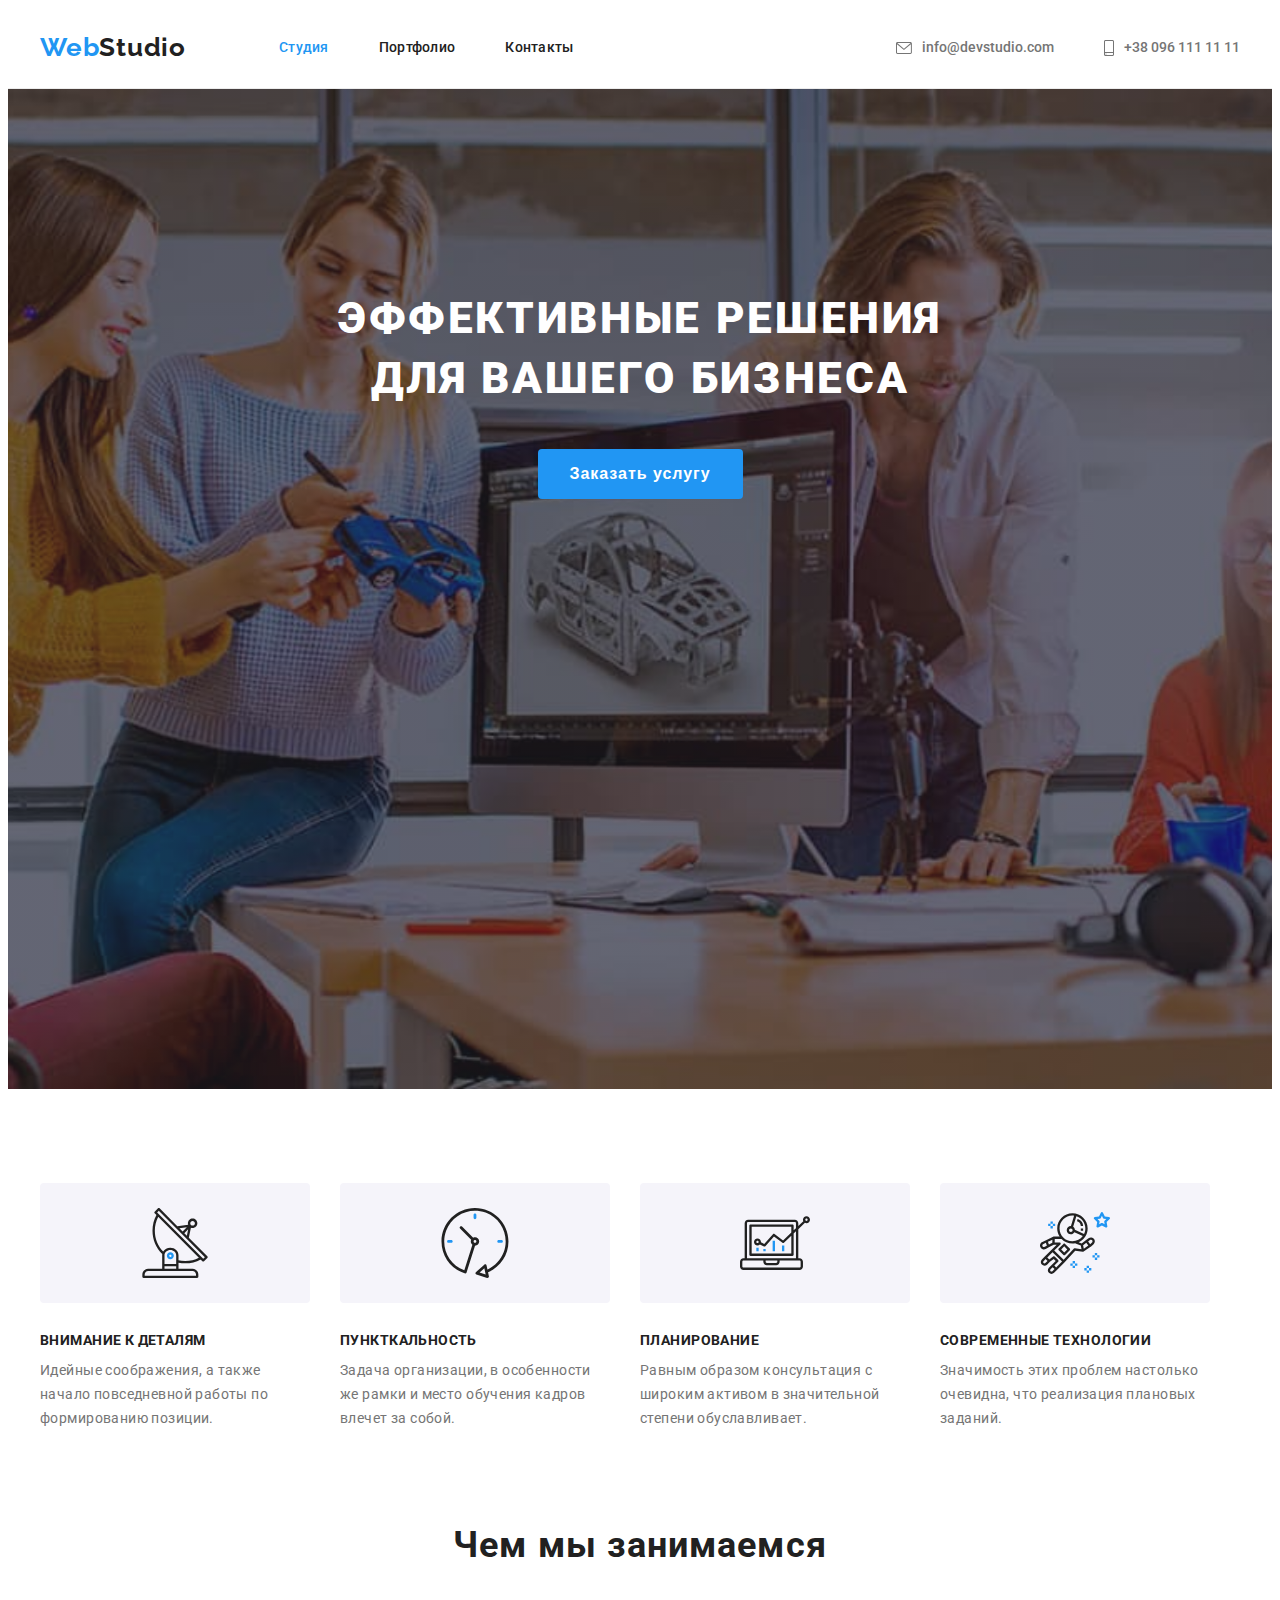
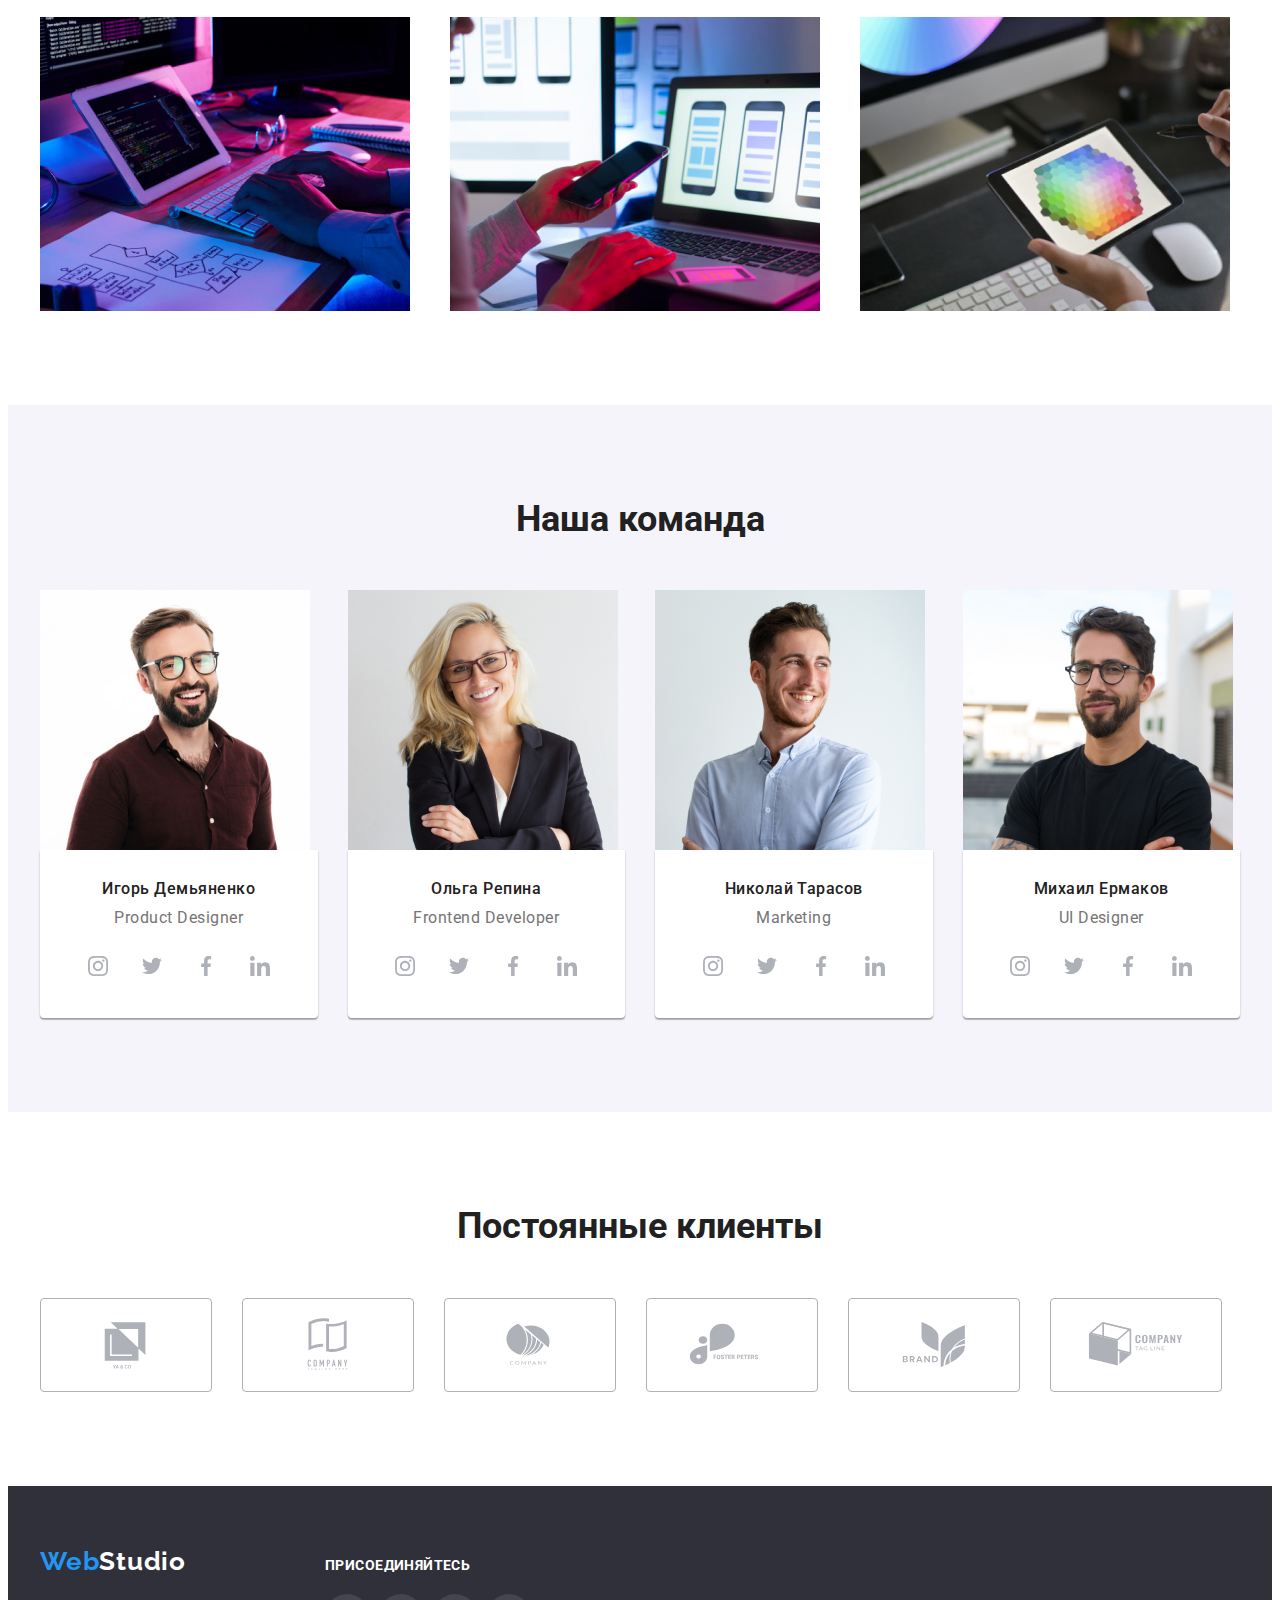
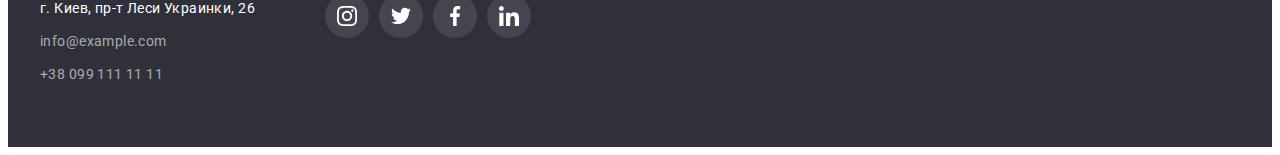
==== index.html @ d8a08584 "." ====
<!DOCTYPE html>
<html lang="ru">
  <head>
    <meta charset="UTF-8" />
    <meta http-equiv="X-UA-Compatible" content="IE=edge" />
    <meta name="viewport" content="width=device-width, initial-scale=1.0" />
    <title>goit-markup-hw-04</title>
    <link
      rel="stylesheet"
      href="https://cdnjs.cloudflare.com/ajax/libs/modern-normalize/1.1.0/modern-normalize.min.css"
      integrity="sha512-wpPYUAdjBVSE4KJnH1VR1HeZfpl1ub8YT/NKx4PuQ5NmX2tKuGu6U/JRp5y+Y8XG2tV+wKQpNHVUX03MfMFn9Q=="
      crossorigin="anonymous"
      referrerpolicy="no-referrer"
    />
    <link rel="preconnect" href="https://fonts.gstatic.com" crossorigin />
    <link
      href="https://fonts.googleapis.com/css2?family=Raleway:wght@700&family=Roboto:wght@400;500;700;900&display=swap"
      rel="stylesheet"
    />
    <link rel="stylesheet" href="./css/styles.css" />
  </head>
  <body>
    <header class="page-header">
      <div class="container header-content">
        <nav class="header-navigation">
          <a href="./index.html" class="logo logo-header logo-navigation"
            >Web<span class="logo-color-studio">Studio</span></a
          >
          <ul class="site-nav">
            <li class="header-link-nav">
              <a class="header-link link link-active" href="./">Студия</a>
            </li>
            <li class="header-link-nav">
              <a class="header-link link" href="./portfolio.html">Портфолио</a>
            </li>
            <li class="header-link-nav">
              <a class="header-link link" href="">Контакты</a>
            </li>
          </ul>
        </nav>
        <ul class="auth-nav">
          <li class="header-link-contacts">
            <a
              class="header-link link link-contacs"
              href="mailto:info@devstudio.com"
              ><span class="icon-maile">
                <svg width="16" height="12">
                  <use href="./images/icons/symbol-defs.svg#icon-mesedge"></use>
                </svg>
              </span>
              info@devstudio.com</a
            >
          </li>
          <li class="header-link-contacts">
            <a class="header-link link link-contacs" href="tel:+380961111111">
              <span class="icon-maile">
                <svg width="10" height="16">
                  <use
                    href="./images/icons/symbol-defs.svg#icon-smartphone"
                  ></use>
                </svg>
              </span>
              +38 096 111 11 11</a
            >
          </li>
        </ul>
      </div>
    </header>
    <main>
      <section class="hero hero-bgpfoto">
        <div class="container">
          <h1 class="hero-text">Эффективные решения для вашего бизнеса</h1>
          <button class="button button-text" type="button">
            Заказать услугу
          </button>
        </div>
      </section>
      <section class="peculiarities-sections">
        <div class="container">
          <h2 class="visually-hidden">Особености</h2>
          <ul class="peculiarities">
            <li class="peculiarities-link">
              <div class="peculiarities-svg">
                <svg width="70" height="70">
                  <use
                    href="./images/icons/peculiarities.svg#icon-antenna"
                  ></use>
                </svg>
              </div>
              <h3 class="peculiarities-title">ВНИМАНИЕ К ДЕТАЛЯМ</h3>
              <p class="peculiarities-paragraph">
                Идейные соображения, а также начало повседневной работы по
                формированию позиции.
              </p>
            </li>
            <li class="peculiarities-link">
              <div class="peculiarities-svg">
                <svg width="70" height="70">
                  <use href="./images/icons/peculiarities.svg#icon-clock"></use>
                </svg>
              </div>
              <h3 class="peculiarities-title">ПУНКТКАЛЬНОСТЬ</h3>
              <p class="peculiarities-paragraph">
                Задача организации, в особенности же рамки и место обучения
                кадров влечет за собой.
              </p>
            </li>
            <li class="peculiarities-link">
              <div class="peculiarities-svg">
                <svg width="70" height="70">
                  <use
                    href="./images/icons/peculiarities.svg#icon-diagram"
                  ></use>
                </svg>
              </div>
              <h3 class="peculiarities-title">ПЛАНИРОВАНИЕ</h3>
              <p class="peculiarities-paragraph">
                Равным образом консультация с широким активом в значительной
                степени обуславливает.
              </p>
            </li>
            <li class="peculiarities-link">
              <div class="peculiarities-svg">
                <svg width="70" height="70">
                  <use
                    href="./images/icons/peculiarities.svg#icon-astronaut"
                  ></use>
                </svg>
              </div>
              <h3 class="peculiarities-title">СОВРЕМЕННЫЕ ТЕХНОЛОГИИ</h3>
              <p class="peculiarities-paragraph">
                Значимость этих проблем настолько очевидна, что реализация
                плановых заданий.
              </p>
            </li>
          </ul>
        </div>
      </section>
      <section class="products-sections">
        <div class="container">
          <h2 class="products-title">Чем мы занимаемся</h2>
          <ul class="product-list">
            <li class="products-foto">
              <img
                src="./images/img-0.jpg"
                width="370"
                alt="руки человека пишут програму на маленьком ноутбуке"
              />
            </li>
            <li class="products-foto">
              <img
                src="./images/img-1.jpg"
                width="370"
                alt="человек который сравнивает приложение на смартфоне с приложениями на лептопе"
              />
            </li>
            <li class="products-foto">
              <img
                src="./images/img-2.jpg"
                width="370"
                alt="человек подбирает цвет через планшет"
              />
            </li>
          </ul>
        </div>
      </section>
      <section class="command">
        <div class="container">
          <h2 class="command-title">Наша команда</h2>
          <ul class="command-group">
            <li class="command-group-list">
              <img
                class="command-foto"
                src="./images/img-3.jpg"
                width="270"
                height="260"
                alt="Игорь Демьяненко"
              />
              <div class="command-info-block">
                <h3 class="command-name-title">Игорь Демьяненко</h3>
                <p class="command-paragraph" lang="en">Product Designer</p>
                <ul class="command-block-network">
                  <li class="command-list-link">
                    <a class="command-network-link" href="">
                      <svg class="comand-network-icons" width="20" height="20">
                        <use
                          href="./images/icons/symbol-defs.svg#icon-instagram"
                        ></use>
                      </svg>
                    </a>
                  </li>
                  <li class="command-list-link">
                    <a class="command-network-link" href="">
                      <svg class="comand-network-icons" width="20" height="20">
                        <use
                          href="./images/icons/symbol-defs.svg#icon-twitter"
                        ></use>
                      </svg>
                    </a>
                  </li>
                  <li class="command-list-link">
                    <a class="command-network-link" href="">
                      <svg class="comand-network-icons" width="20" height="20">
                        <use
                          href="./images/icons/symbol-defs.svg#icon-facebook"
                        ></use>
                      </svg>
                    </a>
                  </li>
                  <li class="command-list-link">
                    <a class="command-network-link" href="">
                      <svg class="comand-network-icons" width="20" height="20">
                        <use
                          href="./images/icons/symbol-defs.svg#icon-linkedin"
                        ></use>
                      </svg>
                    </a>
                  </li>
                </ul>
              </div>
            </li>
            <li class="command-group-list">
              <img
                class="command-foto"
                src="./images/img-4.jpg"
                width="270"
                height="260"
                alt="Ольга Репина"
              />
              <div class="command-info-block">
                <h3 class="command-name-title">Ольга Репина</h3>
                <p class="command-paragraph" lang="en">Frontend Developer</p>
                <ul class="command-block-network">
                  <li class="command-list-link">
                    <a class="command-network-link" href="">
                      <svg class="comand-network-icons" width="20" height="20">
                        <use
                          href="./images/icons/symbol-defs.svg#icon-instagram"
                        ></use>
                      </svg>
                    </a>
                  </li>
                  <li class="command-list-link">
                    <a class="command-network-link" href="">
                      <svg class="comand-network-icons" width="20" height="20">
                        <use
                          href="./images/icons/symbol-defs.svg#icon-twitter"
                        ></use>
                      </svg>
                    </a>
                  </li>
                  <li class="command-list-link">
                    <a class="command-network-link" href="">
                      <svg class="comand-network-icons" width="20" height="20">
                        <use
                          href="./images/icons/symbol-defs.svg#icon-facebook"
                        ></use>
                      </svg>
                    </a>
                  </li>
                  <li class="command-list-link">
                    <a class="command-network-link" href="">
                      <svg class="comand-network-icons" width="20" height="20">
                        <use
                          href="./images/icons/symbol-defs.svg#icon-linkedin"
                        ></use>
                      </svg>
                    </a>
                  </li>
                </ul>
              </div>
            </li>
            <li class="command-group-list">
              <img
                class="command-foto"
                src="./images/img-5.jpg"
                width="270"
                height="260"
                alt="Николай Тарасов"
              />
              <div class="command-info-block">
                <h3 class="command-name-title">Николай Тарасов</h3>
                <p class="command-paragraph" lang="en">Marketing</p>
                <ul class="command-block-network">
                  <li class="command-list-link">
                    <a class="command-network-link" href="">
                      <svg class="comand-network-icons" width="20" height="20">
                        <use
                          href="./images/icons/symbol-defs.svg#icon-instagram"
                        ></use>
                      </svg>
                    </a>
                  </li>
                  <li class="command-list-link">
                    <a class="command-network-link" href="">
                      <svg class="comand-network-icons" width="20" height="20">
                        <use
                          href="./images/icons/symbol-defs.svg#icon-twitter"
                        ></use>
                      </svg>
                    </a>
                  </li>
                  <li class="command-list-link">
                    <a class="command-network-link" href="">
                      <svg class="comand-network-icons" width="20" height="20">
                        <use
                          href="./images/icons/symbol-defs.svg#icon-facebook"
                        ></use>
                      </svg>
                    </a>
                  </li>
                  <li class="command-list-link">
                    <a class="command-network-link" href="">
                      <svg class="comand-network-icons" width="20" height="20">
                        <use
                          href="./images/icons/symbol-defs.svg#icon-linkedin"
                        ></use>
                      </svg>
                    </a>
                  </li>
                </ul>
              </div>
            </li>
            <li class="command-group-list">
              <img
                class="command-foto"
                src="./images/img-6.jpg"
                width="270"
                height="260"
                alt="Михаил Ермаков"
              />
              <div class="command-info-block">
                <h3 class="command-name-title">Михаил Ермаков</h3>
                <p class="command-paragraph" lang="en">UI Designer</p>
                <ul class="command-block-network">
                  <li class="command-list-link">
                    <a class="command-network-link" href="">
                      <svg class="comand-network-icons" width="20" height="20">
                        <use
                          href="./images/icons/symbol-defs.svg#icon-instagram"
                        ></use>
                      </svg>
                    </a>
                  </li>
                  <li class="command-list-link">
                    <a class="command-network-link" href="">
                      <svg class="comand-network-icons" width="20" height="20">
                        <use
                          href="./images/icons/symbol-defs.svg#icon-twitter"
                        ></use>
                      </svg>
                    </a>
                  </li>
                  <li class="command-list-link">
                    <a class="command-network-link" href="">
                      <svg class="comand-network-icons" width="20" height="20">
                        <use
                          href="./images/icons/symbol-defs.svg#icon-facebook"
                        ></use>
                      </svg>
                    </a>
                  </li>
                  <li class="command-list-link">
                    <a class="command-network-link" href="">
                      <svg class="comand-network-icons" width="20" height="20">
                        <use
                          href="./images/icons/symbol-defs.svg#icon-linkedin"
                        ></use>
                      </svg>
                    </a>
                  </li>
                </ul>
              </div>
            </li>
          </ul>
        </div>
      </section>
      <section class="clients">
        <div class="container">
          <h2 class="clients-title">Постоянные клиенты</h2>
          <ul class="clients-block">
            <li class="clients-list">
              <a
                class="clients-link"
                href="https://google.com/"
                target="_blank"
                rel="noopener noreferrer"
              >
                <svg class="clients-icons" width="106" height="60">
                  <use href="./images/icons/icon-clients.svg#icon-Logo1"></use>
                </svg>
              </a>
            </li>
            <li class="clients-list">
              <a
                class="clients-link"
                href="https://google.com/"
                target="_blank"
                rel="noopener noreferrer"
              >
                <svg class="clients-icons" width="106" height="60">
                  <use href="./images/icons/icon-clients.svg#icon-Logo2"></use>
                </svg>
              </a>
            </li>
            <li class="clients-list">
              <a
                class="clients-link"
                href="https://google.com/"
                target="_blank"
                rel="noopener noreferrer"
              >
                <svg class="clients-icons" width="106" height="60">
                  <use href="./images/icons/icon-clients.svg#icon-Logo3"></use>
                </svg>
              </a>
            </li>
            <li class="clients-list">
              <a
                class="clients-link"
                href="https://google.com/"
                target="_blank"
                rel="noopener noreferrer"
              >
                <svg class="clients-icons" width="106" height="60">
                  <use href="./images/icons/icon-clients.svg#icon-Logo4"></use>
                </svg>
              </a>
            </li>
            <li class="clients-list">
              <a
                class="clients-link"
                href="https://google.com/"
                target="_blank"
                rel="noopener noreferrer"
              >
                <svg class="clients-icons" width="106" height="60">
                  <use href="./images/icons/icon-clients.svg#icon-Logo5"></use>
                </svg>
              </a>
            </li>
            <li class="clients-list">
              <a
                class="clients-link"
                href="https://google.com/"
                target="_blank"
                rel="noopener noreferrer"
              >
                <svg class="clients-icons" width="106" height="60">
                  <use href="./images/icons/icon-clients.svg#icon-Logo6"></use>
                </svg>
              </a>
            </li>
          </ul>
        </div>
      </section>
    </main>
    <footer>
      <div class="container footer-blocks">
        <div class="footer-blocks-navigation">
          <a href="./index.html" class="logo-footer"
            >Web<span class="logo-color-studio-footer">Studio</span>
          </a>

          <address>
            <ul>
              <li class="footer-address-link">
                <a
                  class="company-address-link a-c-hover-focus"
                  href="https://goo.gl/maps/QHeTT9nwSXY6Y2y69"
                  target="_blank"
                  rel="noopener noreferrer"
                  >г. Киев, пр-т Леси Украинки, 26</a
                >
              </li>
              <li class="footer-address-link">
                <a
                  class="company-contacts a-c-hover-focus"
                  href="mailto:info@example.com"
                  >info@example.com</a
                >
              </li>
              <li class="footer-address-link">
                <a
                  class="company-contacts a-c-hover-focus"
                  href="tel:+380991111111"
                  >+38 099 111 11 11</a
                >
              </li>
            </ul>
          </address>
        </div>
        <div class="footer-blocks-conects">
          <strong class="footer-title">присоединяйтесь</strong>
          <ul class="fotter-block-network">
            <li class="fotter-list-network">
              <a class="fotter-network-link" href="">
                <svg class="fotter-network-icons" width="20" height="20">
                  <use
                    href="./images/icons/symbol-defs.svg#icon-instagram"
                  ></use>
                </svg>
              </a>
            </li>
            <li class="fotter-list-network">
              <a class="fotter-network-link" href="">
                <svg class="fotter-network-icons" width="20" height="20">
                  <use href="./images/icons/symbol-defs.svg#icon-twitter"></use>
                </svg>
              </a>
            </li>
            <li class="fotter-list-network">
              <a class="fotter-network-link" href="">
                <svg class="fotter-network-icons" width="20" height="20">
                  <use
                    href="./images/icons/symbol-defs.svg#icon-facebook"
                  ></use>
                </svg>
              </a>
            </li>
            <li class="fotter-list-network">
              <a class="fotter-network-link" href="">
                <svg class="fotter-network-icons" width="20" height="20">
                  <use
                    href="./images/icons/symbol-defs.svg#icon-linkedin"
                  ></use>
                </svg>
              </a>
            </li>
          </ul>
        </div>
      </div>
    </footer>
  </body>
</html>
---- css/styles.css ----
:root {
  --title-text-color: #212121;
  --primery-text-color: #757575;
  --acsent-color: #2196f3;
  --color-logo: #2196f3;
  --logo-color-studio: #212121;
  --logo-color-studio-footer: #ffffff;
  --logo-color-web: #2196f3;
  --background-color: #ffffff;
  --secondary-background-color: #2f303a;
  --third-background-color: #f5f4fa;
  --button-hover-color: #188ce8;
  --fill-color: #afb1b8;
  --fill-color-focus: #ffffff;
  --border-color-icons: #afb1b8;
  --page-header-border-color: #ececec;
}
/* -------------BODY------------- */
body {
  background-color: var(--background-color);
  color: var(--title-text-color);
  font-family: "Roboto", sans-serif;
}
a {
  margin: 0;
  padding: 0;
  text-decoration: none;
  color: var(--title-text-color);
  font-style: normal;
}
ul {
  margin: 0;
  padding: 0;
  list-style: none;
}
img {
  margin: 0;
  padding: 0;
  display: block;
}

h1,
h2,
h3,
h4,
h5,
h6 {
  margin: 0;
}
p {
  margin: 0;
  color: var(--primery-text-color);
}
.visually-hidden {
  position: absolute;
  white-space: nowrap;
  width: 1px;
  height: 1px;
  overflow: hidden;
  border: 0;
  padding: 0;
  clip: rect(0 0 0 0);
  clip-path: inset(50%);
  margin: -1px;
}

.container {
  width: 1200px;
  padding-left: 15px;
  padding-right: 15px;
  margin: 0 auto;
}

/* --------------LOGO-------------- */

.logo {
  font-family: Raleway;
  font-style: normal;
  font-weight: bold;
  font-size: 26px;
  line-height: 1.19;
  letter-spacing: 0.03em;
}
.logo-color-studio {
  color: var(--logo-color-studio);
}

/* ---------NAVIGATION----------- */
.site-nav {
  display: flex;
  font-style: normal;
  font-weight: 500;
  font-size: 14px;
  line-height: 1.14;
  letter-spacing: 0.02em;
  color: var(--title-text-color);
}
.site-nav .link:hover,
.site-nav .link:focus {
  color: var(--acsent-color);
}
.auth-nav {
  display: flex;
  font-weight: 500;
  font-size: 14px;
  line-height: 1.14;
}
.auth-nav .link:hover,
.auth-nav .link:focus {
  color: var(--acsent-color);
  fill: var(--acsent-color);
}
.link-contacs {
  color: var(--primery-text-color);
  fill: var(--primery-text-color);
}
.link-active {
  color: var(--acsent-color);
}

/* --------------HEADER----------- */
.page-header {
  border-bottom: 1px solid var(--page-header-border-color);
}
.header-content {
  display: flex;
  align-items: center;
  justify-content: space-between;
}
.header-navigation {
  display: flex;
  align-items: center;
}
.logo-navigation {
  color: var(--acsent-color);
  margin-right: 93px;
}
.logo-header {
  padding-top: 24px;
  padding-bottom: 25px;
}
.header-link {
  display: flex;
  align-items: center;
  padding-top: 32px;
  padding-bottom: 32px;
}
.header-link-contacts {
  display: flex;
}
.header-link-nav:not(:last-child) {
  margin-right: 50px;
}
.header-link-contacts:not(:last-child) {
  margin-right: 50px;
}
.icon-maile {
  display: flex;
  margin-right: 10px;
}

/* -------------BUTTONs-------------- */
.button {
  height: 50px;
  background-color: var(--color-logo);
  border: none;

  border-radius: 4px;
  cursor: pointer;
}
.button:hover,
.button:focus {
  background-color: var(--button-hover-color);
  box-shadow: 0px 4px 4px rgba(0, 0, 0, 0.15);
}

.button-text {
  padding: 10px 32px;
  color: var(--background-color);
  font-weight: 700;
  font-size: 16px;
  line-height: 1.87;
  align-items: center;
  text-align: center;
  letter-spacing: 0.06em;
}

.buttons-secondary {
  padding: 6px 22px;
  height: 38px;
  background-color: var(--third-background-color);
  border: none;
  border-radius: 4px;
  cursor: pointer;
}
.active-btn {
  background-color: var(--button-hover-color);
  color: var(--background-color);
  box-shadow: 0px 3px 1px rgba(0, 0, 0, 0.1), 0px 1px 2px rgba(0, 0, 0, 0.08),
    0px 2px 2px rgba(0, 0, 0, 0.12);
}

.buttons-secondary:hover,
.buttons-secondary:focus {
  color: var(--background-color);
  background-color: var(--color-logo);
  box-shadow: 0px 3px 1px rgba(0, 0, 0, 0.1), 0px 1px 2px rgba(0, 0, 0, 0.08),
    0px 2px 2px rgba(0, 0, 0, 0.12);
}

.buttons-secondary-text {
  font-weight: 500;
  font-size: 16px;
  line-height: 1.62;
  text-align: center;
  letter-spacing: 0.03em;
}
/* ----------------HERO---------------- */
.hero {
  padding-top: 200px;
  padding-bottom: 200px;
  text-align: center;
  background-color: var(--secondary-background-color);
}
.hero-bgpfoto {
  margin-left: auto;
  margin-right: auto;

  height: 600px;
  max-width: 1600px;
  background-image: linear-gradient(
      to right,
      rgba(47, 48, 58, 0.4),
      rgba(47, 48, 58, 0.4)
    ),
    url(../images/bagraund-foto.jpg);
  background-size: cover;
  background-position: center;
  background-repeat: no-repeat;
}
.hero-text {
  margin-bottom: 40px;
  margin-left: auto;
  margin-right: auto;
  width: 696px;
  height: 120px;
  font-weight: 900;
  font-size: 44px;
  line-height: 1.36;
  color: var(--background-color);

  letter-spacing: 0.06em;
  text-transform: uppercase;
}
/* --------------PECULIARITIES----------------- */

.peculiarities-sections {
  padding-top: 94px;
  padding-bottom: 94px;
}
.peculiarities {
  display: flex;
  margin-left: -30px;
}
.peculiarities-link {
  width: 270px;
  flex-basis: calc((100% - 4 * 30) / 4);
  margin-left: 30px;
}
.peculiarities-title {
  margin-bottom: 10px;
  font-weight: 700;
  font-size: 14px;
  line-height: 1.14;
  letter-spacing: 0.03em;
  text-transform: uppercase;
  color: var(--title-text-color);
}
.peculiarities-svg {
  display: flex;
  justify-content: center;
  align-items: center;
  background-color: var(--third-background-color);
  border-radius: 4px;
  width: 270px;
  height: 120px;
  margin-bottom: 30px;
}

.peculiarities-paragraph {
  font-weight: 400;
  font-size: 14px;
  line-height: 1.71;
  letter-spacing: 0.03em;
}

/* ----------PRODUCTS------------ */
.products-sections {
  padding-bottom: 94px;
  text-align: center;
  /* display: flex; */
}
.products-title {
  margin-bottom: 50px;
  font-weight: 700;
  font-size: 36px;
  line-height: 1.16;
  letter-spacing: 0.03em;
}
.product-list {
  display: flex;
  margin-left: -30px;
}
.products-foto {
  flex-basis: calc((100% - 3 * 30px) / 3);
  margin-left: 30px;
}
/* -----------------COMMANDs------------------- */
.command {
  text-align: center;
  padding-top: 94px;
  padding-bottom: 94px;
  background-color: var(--third-background-color);
}

.command-title {
  margin-bottom: 50px;
  font-weight: bold;
  font-size: 36px;
  line-height: 1.16;
}
.command-group {
  display: flex;
  margin-left: -30px;
}
.command-group-list {
  flex-basis: calc((100% - 4 * 30px) / 4);
  margin-left: 30px;
}
.command-info-block {
  padding-top: 30px;
  padding-bottom: 30px;
  background-color: var(--background-color);
  box-shadow: 0px 1px 3px rgba(0, 0, 0, 0.12), 0px 1px 1px rgba(0, 0, 0, 0.14),
    0px 2px 1px rgba(0, 0, 0, 0.2);
  border-radius: 0px 0px 4px 4px;
}

.command-name-title {
  margin-bottom: 10px;
  font-weight: 500;
  font-size: 16px;
  line-height: 1.18;
  letter-spacing: 0.03em;
}

.command-paragraph {
  margin-bottom: 16px;
  font-weight: 400;
  font-size: 16px;
  line-height: 1.18;
  letter-spacing: 0.03em;
}
.command-block-network {
  display: flex;
  justify-content: center;
  align-items: center;
}
.command-network-link {
  display: flex;
  justify-content: center;
  align-items: center;
  width: 44px;
  height: 44px;
  fill: var(--fill-color);
  border-radius: 50%;
}

.command-network-link:hover,
.command-network-link:focus {
  background-color: var(--acsent-color);
  fill: var(--logo-color-studio-footer);
}

.command-list-link:not(:last-child) {
  margin-right: 10px;
}
/* ------------PORTFOLIO----------- */
.portfolio-container {
  padding-top: 94px;
  padding-bottom: 94px;
}
.portfolio-buttons {
  margin-bottom: 50px;
  display: flex;
  justify-content: center;
}
.portfolio-buttons-lists:not(:last-child) {
  margin-right: 8px;
}
.portfolio-contant {
  display: flex;
  flex-wrap: wrap;
}
.portfolio-contant-list {
  display: block;
}
.portfolio-list {
  margin-right: 30px;
  margin-bottom: 30px;
}
.portfolio-contant-list:focus,
.portfolio-contant-list:hover {
  box-shadow: 0px 1px 1px rgba(0, 0, 0, 0.12), 0px 4px 4px rgba(0, 0, 0, 0.06),
    1px 4px 6px rgba(0, 0, 0, 0.16);
}

.portfolio-list:nth-last-child(-n + 3) {
  margin-bottom: 0;
}
.portfolio-list:nth-child(3n + 3) {
  margin-right: 0;
}
.portfolio-block-info {
  width: 370px;
  padding: 20px 24px;
  border: 1px solid #eeeeee;
}
.portfolio-main-text {
  font-weight: 700;
  font-size: 18px;
  line-height: 2;
  letter-spacing: 0.06em;
  color: var(--title-text-color);
}
.portfolio-paraqraf {
  font-weight: 400;
  font-size: 16px;
  line-height: 1.87;
  letter-spacing: 0.03em;
  color: var(--primery-text-color);
}
/* ----------CLIENT----------- */
.clients {
  padding-top: 94px;
  padding-bottom: 94px;
}
.clients-title {
  text-align: center;
  margin-bottom: 50px;
  font-weight: bold;
  font-size: 36px;
  line-height: 1.16;
}

.clients-block {
  display: flex;
}

.clients-link {
  width: 170px;
  height: 92px;
  display: flex;
  justify-content: center;
  align-items: center;
  border: 1px solid var(--border-color-icons);
  border-radius: 4px;
  fill: var(--fill-color);
}

.clients-link:hover,
.clients-link:focus {
  border-color: var(--acsent-color);
  fill: var(--acsent-color);
}
.clients-list:not(:last-child) {
  margin-right: 30px;
}

/* -------------FOOTER------------ */
footer {
  background-color: var(--secondary-background-color);
  padding-top: 60px;
  padding-bottom: 60px;
}
.footer-blocks {
  display: flex;
  align-items: baseline;
}
.footer-blocks-navigation {
  margin-right: 70px;
}
.logo-footer {
  display: block;
  margin-bottom: 20px;
  color: var(--acsent-color);
  font-family: Raleway;
  font-weight: 700;
  font-size: 26px;
  line-height: 1.19;
  letter-spacing: 0.03em;
}
.logo-color-studio-footer {
  color: var(--logo-color-studio-footer);
}
.footer-address-link {
  display: block;
}
.footer-address-link:not(:last-child) {
  margin-bottom: 9px;
}

.company-address-link {
  font-size: 14px;
  line-height: 1.71;
  color: var(--background-color);
  letter-spacing: 0.03em;
}
.a-c-hover-focus:focus,
.a-c-hover-focus:hover {
  color: var(--acsent-color);
}
.company-contacts {
  font-size: 14px;
  line-height: 1.71;
  letter-spacing: 0.03em;

  color: rgba(255, 255, 255, 0.6);
}

.footer-title {
  display: block;
  margin-bottom: 20px;
  font-weight: 700;
  font-size: 14px;
  line-height: 1.14;
  letter-spacing: 0.03em;
  text-transform: uppercase;

  color: var(--background-color);
}
.fotter-block-network {
  display: flex;
}
.fotter-network-link {
  width: 44px;
  height: 44px;
  display: flex;
  justify-content: center;
  align-items: center;
  background-color: rgba(255, 255, 255, 0.1);
  border-radius: 50%;
  fill: var(--background-color);
}
.fotter-network-link:hover,
.fotter-network-link:focus {
  background-color: var(--acsent-color);
}

.fotter-list-network:not(:last-child) {
  margin-right: 10px;
}
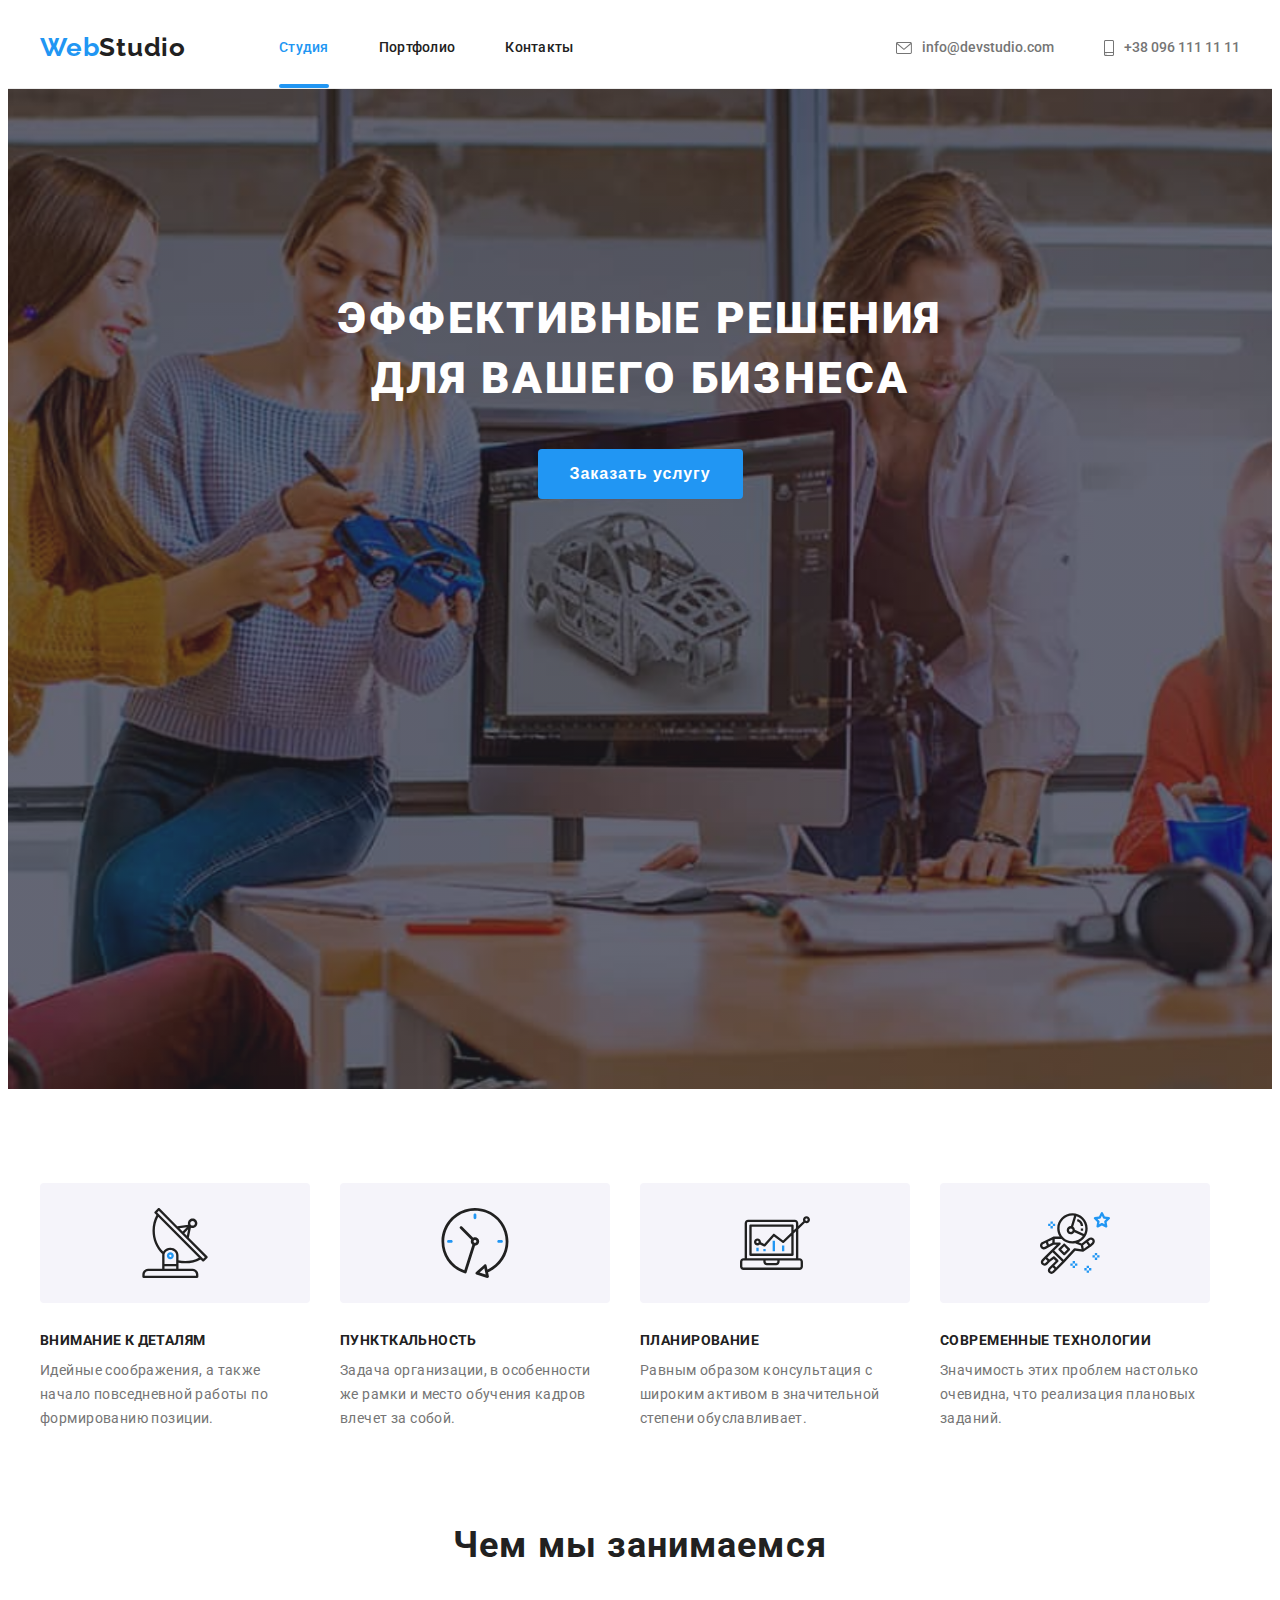
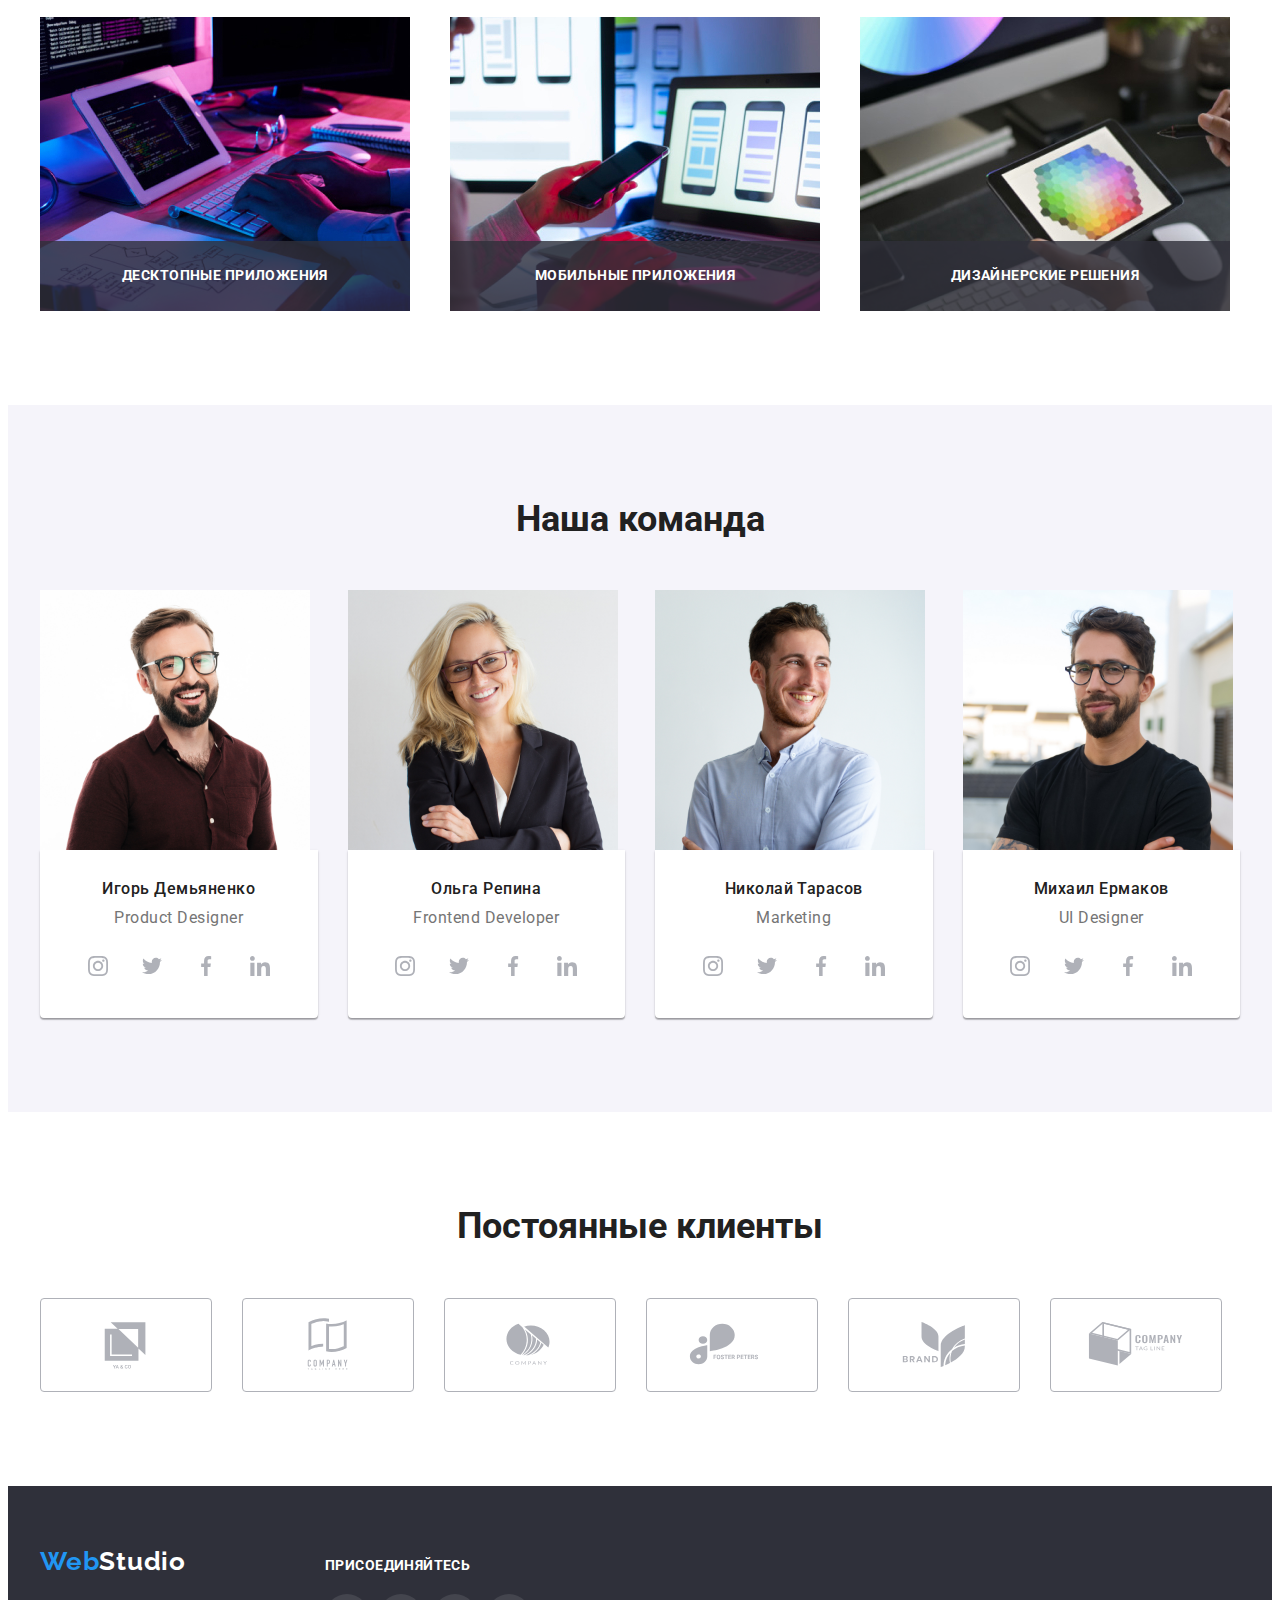
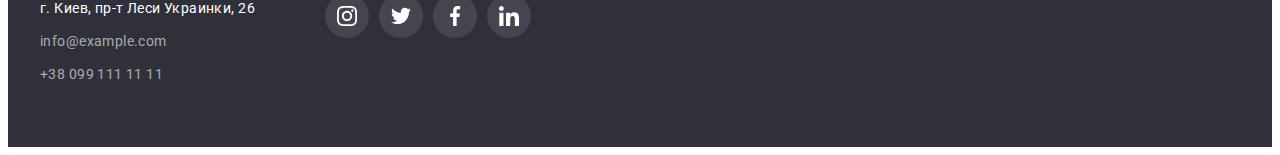
==== commit d47b70ce: "сделал полоски" ====
--- a/index.html
+++ b/index.html
@@ -4,7 +4,7 @@
     <meta charset="UTF-8" />
     <meta http-equiv="X-UA-Compatible" content="IE=edge" />
     <meta name="viewport" content="width=device-width, initial-scale=1.0" />
-    <title>goit-markup-hw-04</title>
+    <title>goit-markup-hw-05</title>
     <link
       rel="stylesheet"
       href="https://cdnjs.cloudflare.com/ajax/libs/modern-normalize/1.1.0/modern-normalize.min.css"
@@ -28,13 +28,17 @@
           >
           <ul class="site-nav">
             <li class="header-link-nav">
-              <a class="header-link link link-active" href="./">Студия</a>
+              <a class="header-link link link-active line-effects" href="./"
+                >Студия</a
+              >
             </li>
             <li class="header-link-nav">
-              <a class="header-link link" href="./portfolio.html">Портфолио</a>
+              <a class="header-link link line-effects" href="./portfolio.html"
+                >Портфолио</a
+              >
             </li>
             <li class="header-link-nav">
-              <a class="header-link link" href="">Контакты</a>
+              <a class="header-link link line-effects" href="">Контакты</a>
             </li>
           </ul>
         </nav>
@@ -146,6 +150,7 @@
                 width="370"
                 alt="руки человека пишут програму на маленьком ноутбуке"
               />
+              <p class="products-description">Десктопные приложения</p>
             </li>
             <li class="products-foto">
               <img
@@ -153,6 +158,7 @@
                 width="370"
                 alt="человек который сравнивает приложение на смартфоне с приложениями на лептопе"
               />
+              <p class="products-description">Мобильные приложения</p>
             </li>
             <li class="products-foto">
               <img
@@ -160,6 +166,7 @@
                 width="370"
                 alt="человек подбирает цвет через планшет"
               />
+              <p class="products-description">Дизайнерские решения</p>
             </li>
           </ul>
         </div>
--- a/css/styles.css
+++ b/css/styles.css
@@ -14,6 +14,7 @@
   --fill-color-focus: #ffffff;
   --border-color-icons: #afb1b8;
   --page-header-border-color: #ececec;
+  --text-color-white: #ffffff;
 }
 /* -------------BODY------------- */
 body {
@@ -117,6 +118,16 @@
 .link-active {
   color: var(--acsent-color);
 }
+.link-active::after {
+  content: "";
+  position: absolute;
+  bottom: 0;
+  left: 0;
+  width: 100%;
+  height: 4px;
+  background: #2196f3;
+  border-radius: 2px;
+}
 
 /* --------------HEADER----------- */
 .page-header {
@@ -147,6 +158,19 @@
 }
 .header-link-contacts {
   display: flex;
+}
+.header-link-nav {
+  position: relative;
+}
+.line-effects:hover::after {
+  content: "";
+  position: absolute;
+  bottom: 0;
+  left: 0;
+  width: 100%;
+  height: 4px;
+  background: #2196f3;
+  border-radius: 2px;
 }
 .header-link-nav:not(:last-child) {
   margin-right: 50px;
@@ -312,8 +336,27 @@
   margin-left: -30px;
 }
 .products-foto {
+  position: relative;
   flex-basis: calc((100% - 3 * 30px) / 3);
   margin-left: 30px;
+}
+.products-description {
+  position: absolute;
+  bottom: 0;
+  left: 0;
+  display: flex;
+  justify-content: center;
+  align-items: center;
+  width: 370px;
+  height: 70px;
+  font-weight: 700;
+  font-size: 14px;
+  line-height: 1.14;
+  text-align: center;
+  letter-spacing: 0.03em;
+  text-transform: uppercase;
+  background-color: rgba(47, 48, 58, 0.8);
+  color: var(--text-color-white);
 }
 /* -----------------COMMANDs------------------- */
 .command {
@@ -440,6 +483,7 @@
   letter-spacing: 0.03em;
   color: var(--primery-text-color);
 }
+
 /* ----------CLIENT----------- */
 .clients {
   padding-top: 94px;
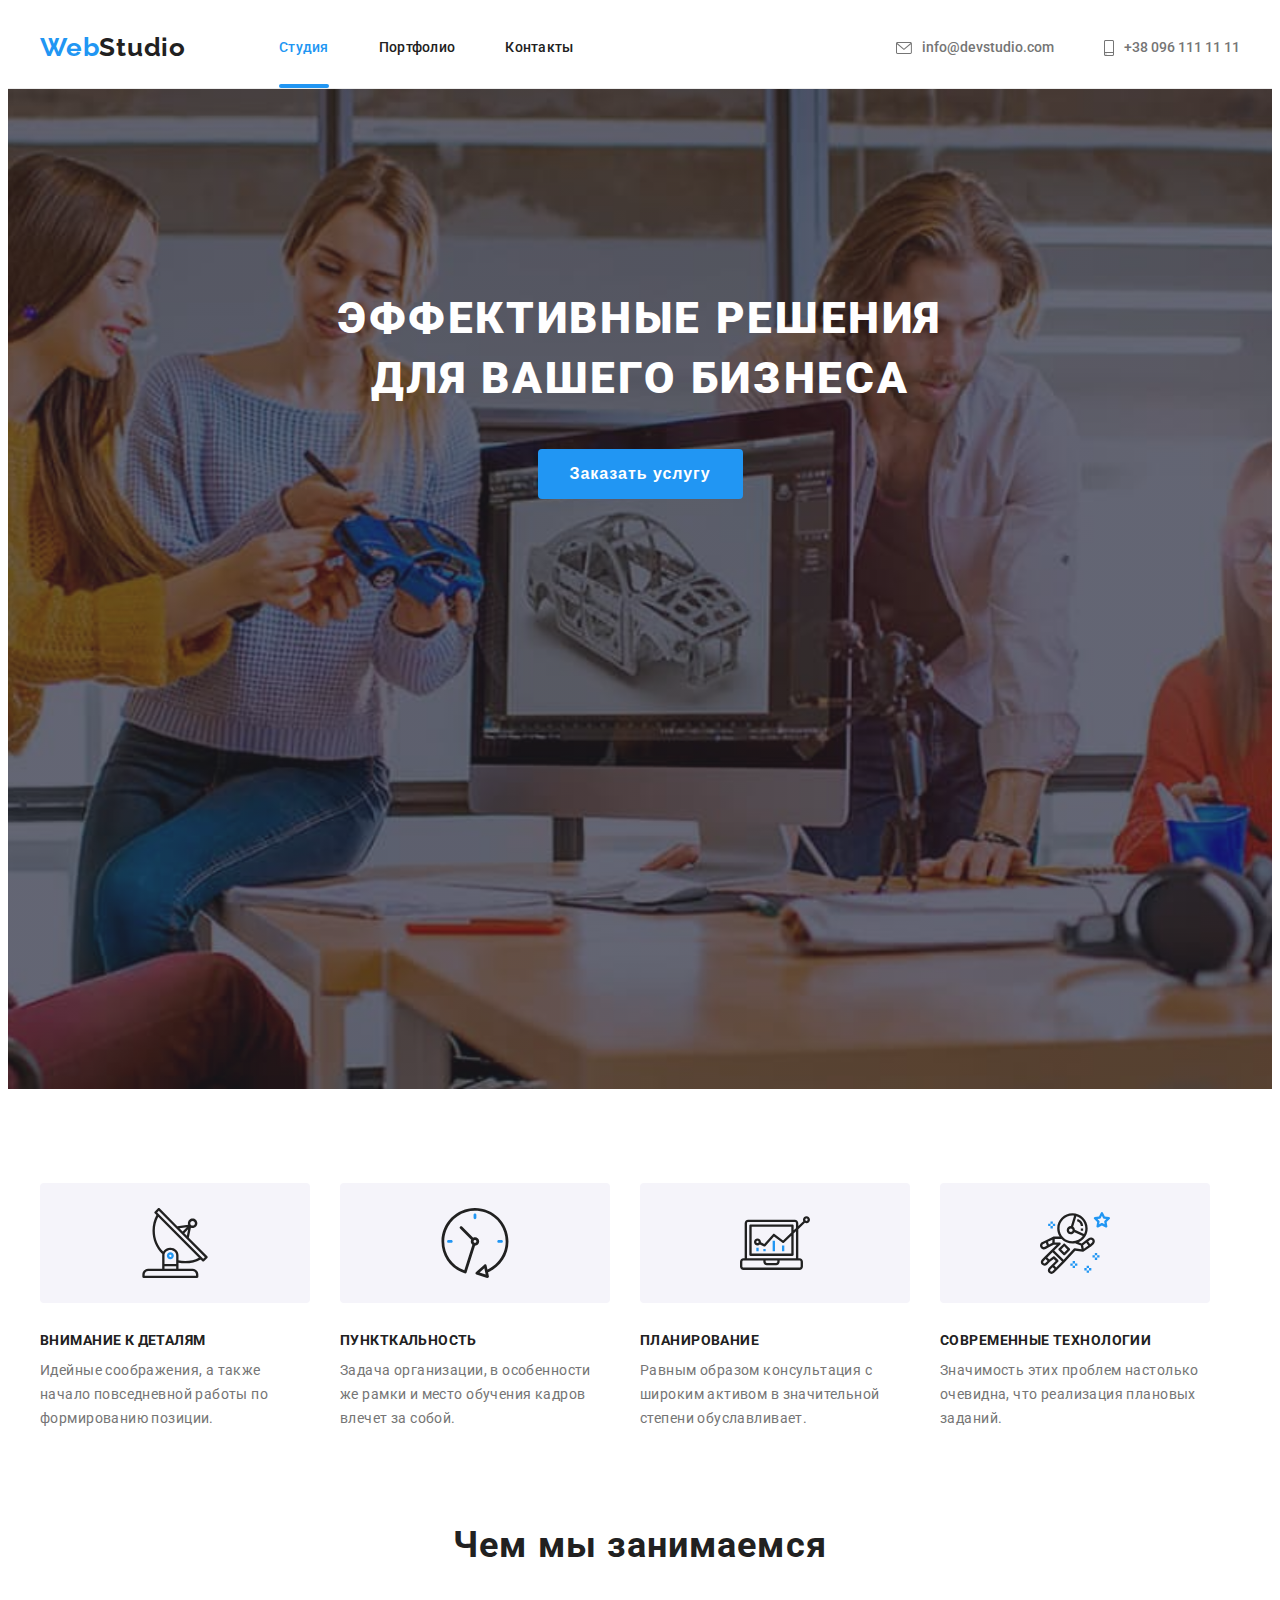
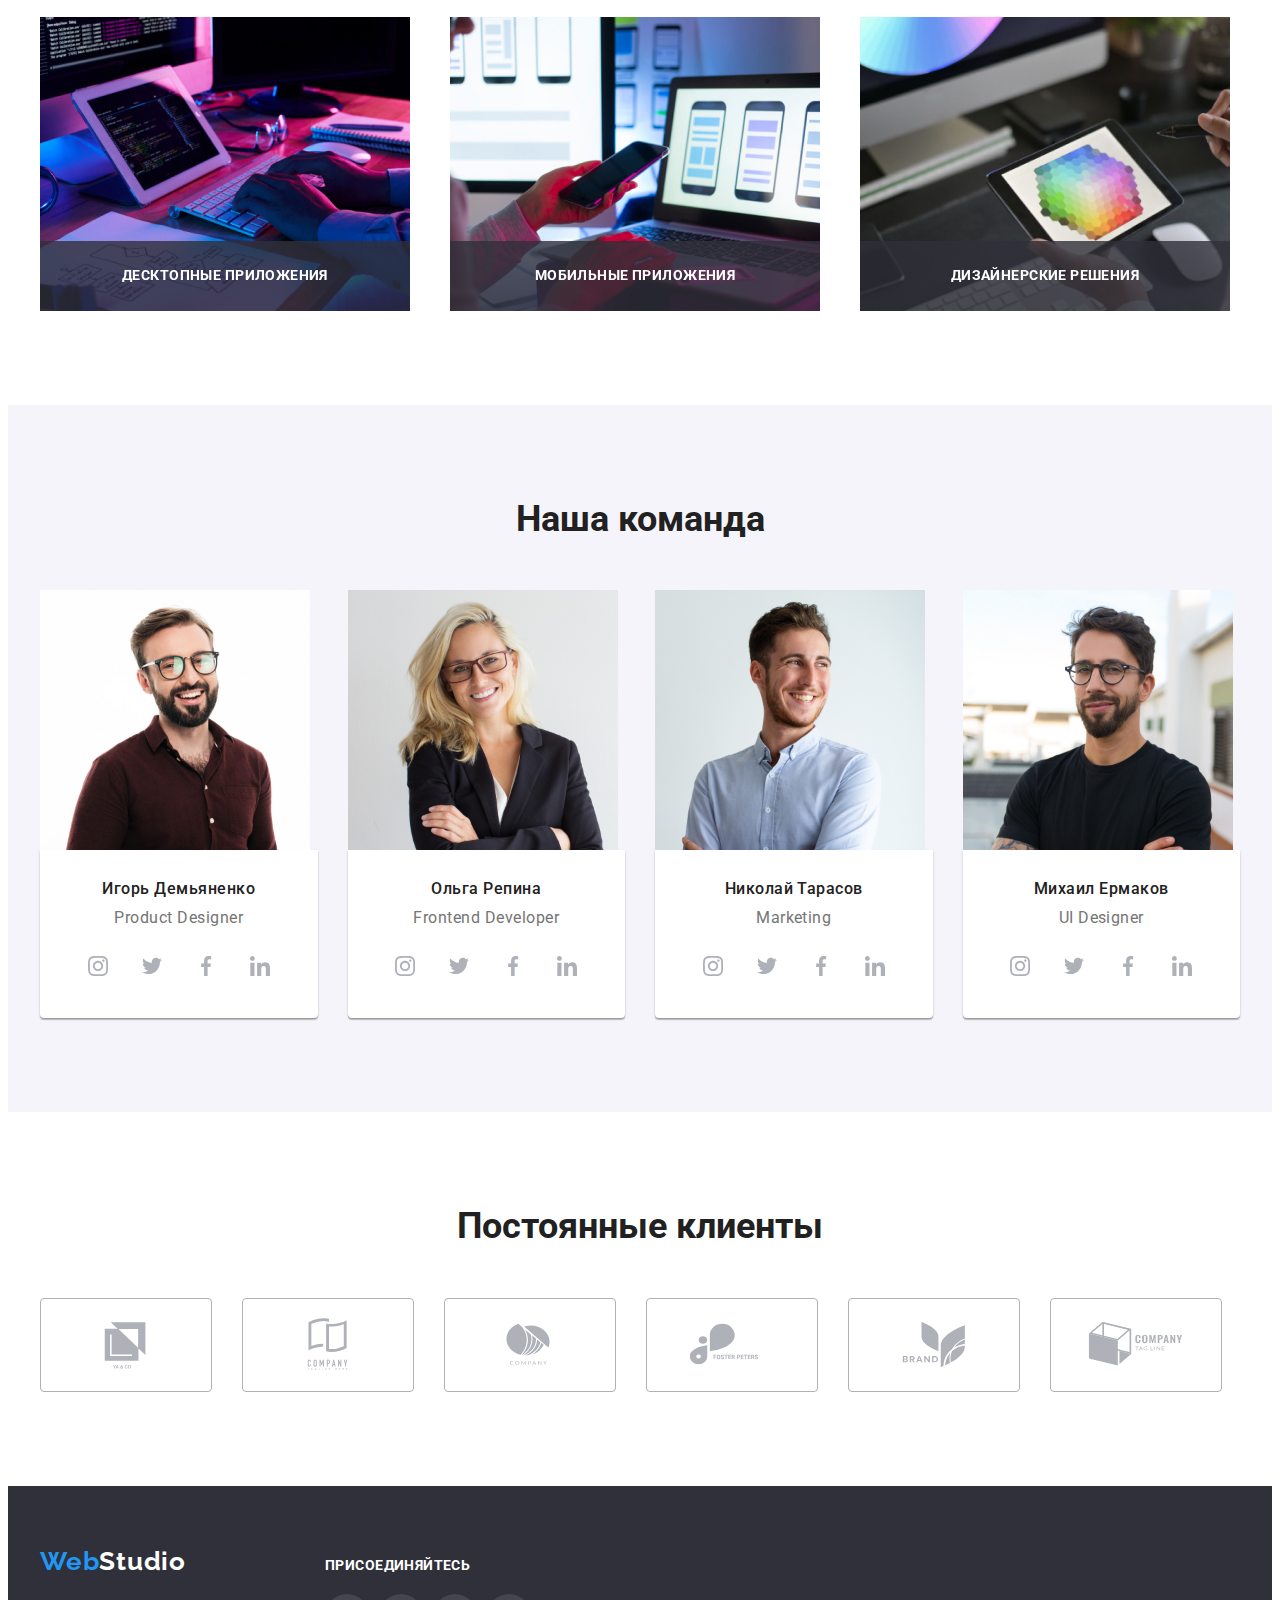
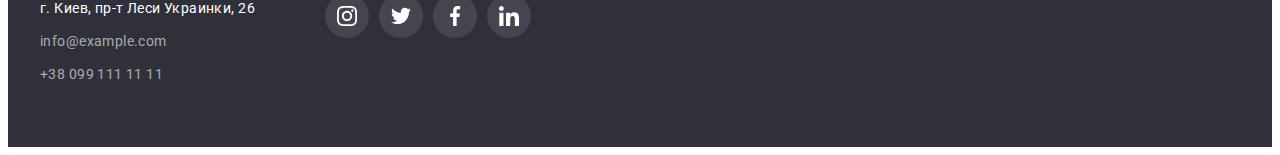
==== commit c0329530: "правки по дз" ====
--- a/index.html
+++ b/index.html
@@ -28,25 +28,23 @@
           >
           <ul class="site-nav">
             <li class="header-link-nav">
-              <a class="header-link link link-active line-effects" href="./"
+              <a class="header-link link-active line-effects" href="./"
                 >Студия</a
               >
             </li>
             <li class="header-link-nav">
-              <a class="header-link link line-effects" href="./portfolio.html"
+              <a class="header-link line-effects" href="./portfolio.html"
                 >Портфолио</a
               >
             </li>
             <li class="header-link-nav">
-              <a class="header-link link line-effects" href="">Контакты</a>
+              <a class="header-link line-effects" href="">Контакты</a>
             </li>
           </ul>
         </nav>
         <ul class="auth-nav">
           <li class="header-link-contacts">
-            <a
-              class="header-link link link-contacs"
-              href="mailto:info@devstudio.com"
+            <a class="header-link link-contacs" href="mailto:info@devstudio.com"
               ><span class="icon-maile">
                 <svg width="16" height="12">
                   <use href="./images/icons/symbol-defs.svg#icon-mesedge"></use>
@@ -56,7 +54,7 @@
             >
           </li>
           <li class="header-link-contacts">
-            <a class="header-link link link-contacs" href="tel:+380961111111">
+            <a class="header-link link-contacs" href="tel:+380961111111">
               <span class="icon-maile">
                 <svg width="10" height="16">
                   <use
@@ -74,9 +72,14 @@
       <section class="hero hero-bgpfoto">
         <div class="container">
           <h1 class="hero-text">Эффективные решения для вашего бизнеса</h1>
-          <button class="button button-text" type="button">
+          <button class="button button-text" type="button" data-modal-open>
             Заказать услугу
           </button>
+        </div>
+        <div class="backdrop is-hidden" data-modal>
+          <div class="modal">
+            <button class="btn-close" type="button" data-modal-close></button>
+          </div>
         </div>
       </section>
       <section class="peculiarities-sections">
@@ -538,5 +541,6 @@
         </div>
       </div>
     </footer>
+    <script src="./js/modal.js"></script>
   </body>
 </html>
--- a/css/styles.css
+++ b/css/styles.css
@@ -16,6 +16,7 @@
   --page-header-border-color: #ececec;
   --text-color-white: #ffffff;
 }
+
 /* -------------BODY------------- */
 body {
   background-color: var(--background-color);
@@ -96,27 +97,84 @@
   letter-spacing: 0.02em;
   color: var(--title-text-color);
 }
-.site-nav .link:hover,
-.site-nav .link:focus {
+.link {
+  transition: color 250ms cubic-bezier(0.4, 0, 0.2, 1);
+}
+.link:hover,
+.link:focus {
   color: var(--acsent-color);
 }
+
 .auth-nav {
   display: flex;
   font-weight: 500;
   font-size: 14px;
   line-height: 1.14;
 }
-.auth-nav .link:hover,
-.auth-nav .link:focus {
-  color: var(--acsent-color);
-  fill: var(--acsent-color);
-}
+
 .link-contacs {
   color: var(--primery-text-color);
   fill: var(--primery-text-color);
+  transition: color 250ms cubic-bezier(0.4, 0, 0.2, 1),
+    fill 250ms cubic-bezier(0.4, 0, 0.2, 1);
+}
+.link-contacs:hover,
+.link-contacs:focus {
+  color: var(--acsent-color);
+  fill: var(--acsent-color);
 }
 .link-active {
   color: var(--acsent-color);
+}
+
+/* --------------HEADER----------- */
+.page-header {
+  border-bottom: 1px solid var(--page-header-border-color);
+}
+.header-content {
+  display: flex;
+  align-items: center;
+  justify-content: space-between;
+}
+.header-navigation {
+  display: flex;
+  align-items: center;
+}
+.logo-navigation {
+  color: var(--acsent-color);
+  margin-right: 93px;
+}
+.logo-header {
+  padding-top: 24px;
+  padding-bottom: 25px;
+}
+.header-link {
+  display: flex;
+  align-items: center;
+  padding-top: 32px;
+  padding-bottom: 32px;
+}
+.header-link-contacts {
+  display: flex;
+}
+.header-link-nav {
+  position: relative;
+}
+.line-effects::after {
+  content: "";
+  position: absolute;
+  bottom: 0;
+  left: 0;
+  width: 100%;
+  height: 4px;
+  background-color: var(--background-color);
+  border-radius: 2px;
+  transition: background-color 250ms cubic-bezier(0.4, 0, 0.2, 1);
+}
+
+.line-effects:hover::after,
+.line-effects:focus::after {
+  background-color: var(--acsent-color);
 }
 .link-active::after {
   content: "";
@@ -125,52 +183,9 @@
   left: 0;
   width: 100%;
   height: 4px;
-  background: #2196f3;
+  background: var(--acsent-color);
   border-radius: 2px;
-}
-
-/* --------------HEADER----------- */
-.page-header {
-  border-bottom: 1px solid var(--page-header-border-color);
-}
-.header-content {
-  display: flex;
-  align-items: center;
-  justify-content: space-between;
-}
-.header-navigation {
-  display: flex;
-  align-items: center;
-}
-.logo-navigation {
-  color: var(--acsent-color);
-  margin-right: 93px;
-}
-.logo-header {
-  padding-top: 24px;
-  padding-bottom: 25px;
-}
-.header-link {
-  display: flex;
-  align-items: center;
-  padding-top: 32px;
-  padding-bottom: 32px;
-}
-.header-link-contacts {
-  display: flex;
-}
-.header-link-nav {
-  position: relative;
-}
-.line-effects:hover::after {
-  content: "";
-  position: absolute;
-  bottom: 0;
-  left: 0;
-  width: 100%;
-  height: 4px;
-  background: #2196f3;
-  border-radius: 2px;
+  transform: scaleX(1);
 }
 .header-link-nav:not(:last-child) {
   margin-right: 50px;
@@ -191,6 +206,8 @@
 
   border-radius: 4px;
   cursor: pointer;
+  transition: background-color 250ms cubic-bezier(0.4, 0, 0.2, 1),
+    box-shadow 250ms cubic-bezier(0.4, 0, 0.2, 1);
 }
 .button:hover,
 .button:focus {
@@ -216,6 +233,9 @@
   border: none;
   border-radius: 4px;
   cursor: pointer;
+  transition: background-color 250ms cubic-bezier(0.4, 0, 0.2, 1),
+    box-shadow 250ms cubic-bezier(0.4, 0, 0.2, 1),
+    color 250ms cubic-bezier(0.4, 0, 0.2, 1);
 }
 .active-btn {
   background-color: var(--button-hover-color);
@@ -276,6 +296,50 @@
   letter-spacing: 0.06em;
   text-transform: uppercase;
 }
+.backdrop {
+  position: fixed;
+  top: 0;
+  left: 0;
+  width: 100%;
+  height: 100%;
+  background-color: rgba(0, 0, 0, 0.2);
+  opacity: 1;
+  transition: opacity 250ms cubic-bezier(0.4, 0, 0.2, 1);
+}
+
+.backdrop.is-hidden {
+  opacity: 0;
+  pointer-events: none;
+}
+.modal {
+  position: absolute;
+  top: 50%;
+  left: 50%;
+  transform: translate(-50%, -50%);
+  width: 528px;
+  height: 581px;
+  background: #ffffff;
+  box-shadow: 0px 1px 3px rgba(0, 0, 0, 0.12), 0px 1px 1px rgba(0, 0, 0, 0.14),
+    0px 2px 1px rgba(0, 0, 0, 0.2);
+  border-radius: 4px;
+}
+.btn-close {
+  cursor: pointer;
+  position: absolute;
+  top: 8px;
+  right: 8px;
+  width: 30px;
+  height: 30px;
+  border-radius: 50%;
+  border: 1px solid rgba(0, 0, 0, 0.1);
+  box-sizing: border-box;
+  background-color: var(--background-color);
+  background-image: url(../images/icons/close.svg);
+  background-repeat: no-repeat;
+  background-size: 18px;
+  background-position: center;
+}
+
 /* --------------PECULIARITIES----------------- */
 
 .peculiarities-sections {
@@ -417,6 +481,8 @@
   height: 44px;
   fill: var(--fill-color);
   border-radius: 50%;
+  transition: background-color 250ms cubic-bezier(0.4, 0, 0.2, 1),
+    fill 250ms cubic-bezier(0.4, 0, 0.2, 1);
 }
 
 .command-network-link:hover,
@@ -447,6 +513,7 @@
 }
 .portfolio-contant-list {
   display: block;
+  transition: box-shadow 250ms cubic-bezier(0.4, 0, 0.2, 1);
 }
 .portfolio-list {
   margin-right: 30px;
@@ -468,6 +535,37 @@
   width: 370px;
   padding: 20px 24px;
   border: 1px solid #eeeeee;
+}
+
+.portfolio-contant-block {
+  display: flex;
+  align-items: center;
+  justify-content: center;
+  position: absolute;
+  top: 0;
+  left: 0;
+  width: 370px;
+  height: 294px;
+  background-color: rgba(33, 150, 243, 0.9);
+  transform: translateY(101%);
+  transition: background-color 250ms cubic-bezier(0.4, 0, 0.2, 1),
+    transform 250ms cubic-bezier(0.4, 0, 0.2, 1);
+}
+.portfolio-contant-paragraf {
+  width: 322px;
+  font-weight: 400;
+  line-height: 1.56;
+  letter-spacing: 0.03em;
+
+  color: var(--text-color-white);
+}
+.portfolio-photo-contant {
+  position: relative;
+  overflow: hidden;
+}
+.portfolio-contant-list:hover .portfolio-contant-block,
+.portfolio-contant-list:focus .portfolio-contant-block {
+  transform: translateY(0);
 }
 .portfolio-main-text {
   font-weight: 700;
@@ -510,6 +608,8 @@
   border: 1px solid var(--border-color-icons);
   border-radius: 4px;
   fill: var(--fill-color);
+  transition: border-color 250ms cubic-bezier(0.4, 0, 0.2, 1),
+    fill 250ms cubic-bezier(0.4, 0, 0.2, 1);
 }
 
 .clients-link:hover,
@@ -517,6 +617,7 @@
   border-color: var(--acsent-color);
   fill: var(--acsent-color);
 }
+
 .clients-list:not(:last-child) {
   margin-right: 30px;
 }
@@ -560,6 +661,10 @@
   color: var(--background-color);
   letter-spacing: 0.03em;
 }
+.a-c-hover-focus {
+  transition: color 250ms cubic-bezier(0.4, 0, 0.2, 1);
+}
+
 .a-c-hover-focus:focus,
 .a-c-hover-focus:hover {
   color: var(--acsent-color);
@@ -595,6 +700,7 @@
   background-color: rgba(255, 255, 255, 0.1);
   border-radius: 50%;
   fill: var(--background-color);
+  transition: background-color 250ms cubic-bezier(0.4, 0, 0.2, 1);
 }
 .fotter-network-link:hover,
 .fotter-network-link:focus {
